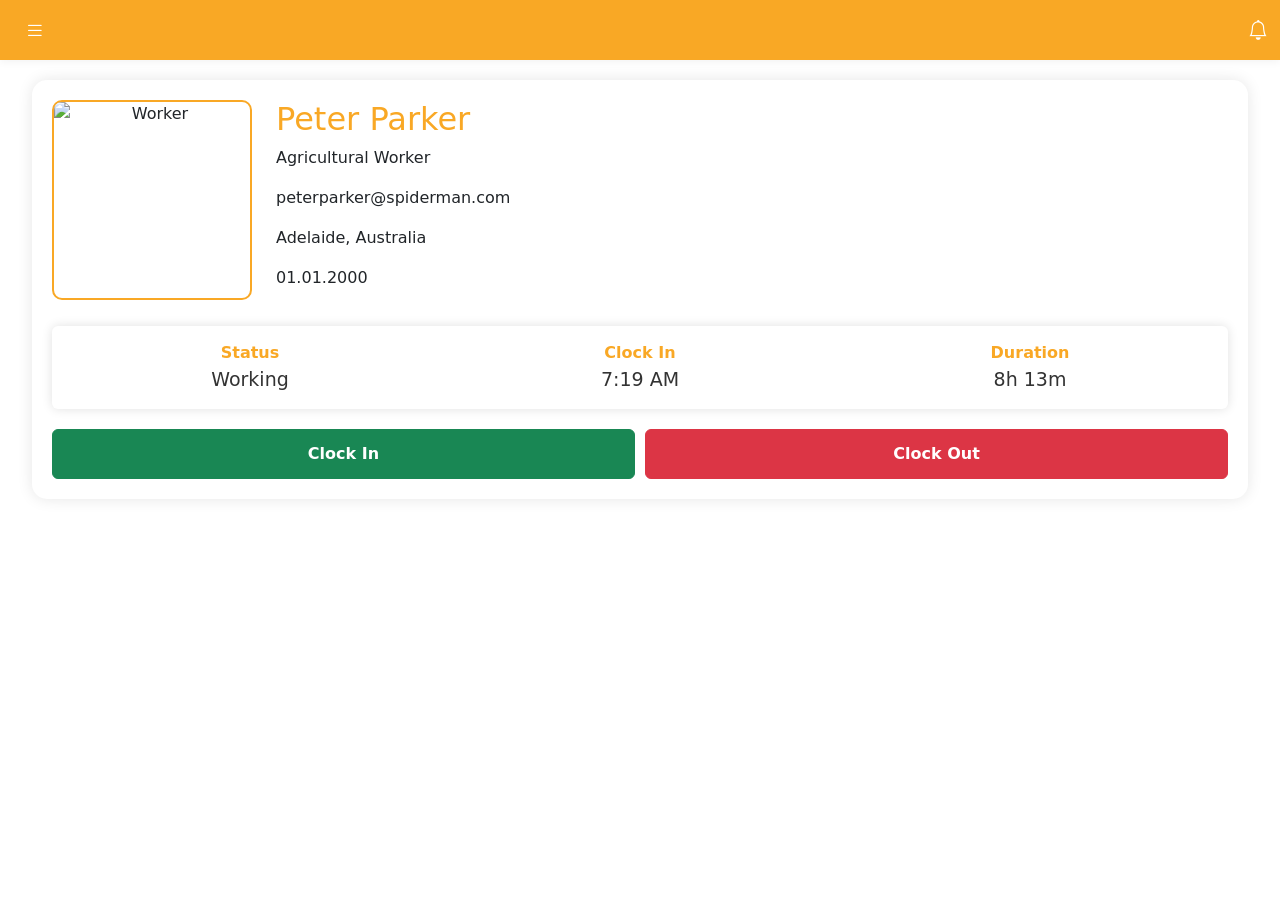
==== staff-dashboard/index.html @ 20ef146a "staff dashboard ui implementations & added gitignore" ====
<!DOCTYPE html>
<html lang="en">
<head>
  <meta charset="UTF-8" />
  <meta name="viewport" content="width=device-width, initial-scale=1.0" />
  <title>Farmer Time Management</title>
  <link rel="stylesheet" href="assets/css/style.css">
  <link href="https://cdn.jsdelivr.net/npm/bootstrap@5.3.0/dist/css/bootstrap.min.css" rel="stylesheet">
  <link href="https://cdn.jsdelivr.net/npm/bootstrap-icons@1.10.5/font/bootstrap-icons.css" rel="stylesheet"> 


</head>
<body>


  <nav class="navbar navbar-expand-lg navbar-light navbar-custom fixed-top">
    <div class="container-fluid">
      <button class="btn me-2 navbar-icon" type="button">
           <i class="bi bi-list fs-5"></i>
      </button>
      <div class="ms-auto d-flex align-items-center gap-3">
        <i class="bi bi-bell fs-5"></i>
        
      </div>
    </div>
  </nav>


  <div class="container-box text-center">

    <div class="personel-information-wrapper-mobile">
    <img src="./assets/image/farmer-profile-picture.jpg" alt="Worker" class="profile-img">
    <h2 class="staff-title">Peter Parker</h2>
    <p class="staff-text">Agricultural Worker</p>
    </div>

  <!--  <div class="personel-information-wrapper-desktop"> 
      <div class="row">
        <div class="col-personel-image">
           <img class="staff-profile-picture" src="/assets/image/farmer-profile-picture.jpg" alt="Worker" class="profile-img">
        </div>
        <div class="col-personel-detail">
          <h2 class="staff-title">Peter Parker</h2>
          <p class="staff-text">Agricultural Worker</p>
          <p class="staff-text">peterparker@spiderman.com</p>
          <p class="staff-text">Adelaide, Australia</p>
          <p class="staff-text">01.01.2000</p>
        </div>
      </div>
    </div>
-->

<div class="personel-information-wrapper-desktop">
  <div class="row align-items-start">
    <!-- Sol: Fotoğraf -->
    <div class="col-auto">
      <img class="staff-profile-picture" src="/assets/image/farmer-profile-picture.jpg" alt="Worker">
    </div>

    <!-- Sağ: Personel Detay -->
    <div class="col col-personel-detail">
      <h2 class="staff-title">Peter Parker</h2>
      <p class="staff-text">Agricultural Worker</p>
      <p class="staff-text">peterparker@spiderman.com</p>
      <p class="staff-text">Adelaide, Australia</p>
      <p class="staff-text">01.01.2000</p>
    </div>
  </div>
</div>



    <div class="status-box">
      <div class="row">
        <div class="col">
          <div class="status-box-title">Status</div>
          <div class="status-box-text">Working</div>
        </div>
        <div class="col">
          <div class="status-box-title">Clock In</div>
          <div class="status-box-text">7:19 AM</div>
        </div>
        <div class="col">
          <div class="status-box-title">Duration</div>
          <div class="status-box-text">8h 13m</div>
        </div>
      </div>
    </div>

    <div class="clock-buttons">
      <button class="btn btn-success">Clock In</button>
      <button class="btn btn-danger">Clock Out</button>
    </div>
  </div>


  <script src="https://cdn.jsdelivr.net/npm/bootstrap@5.3.0/dist/js/bootstrap.bundle.min.js"></script>
</body>
</html>
---- staff-dashboard/assets/css/style.css ----
body {
      background-color: #f9f9f9;
    }

    .navbar-custom {
      background-color: #f9a825;
      box-shadow: 0 2px 8px rgba(0, 0, 0, 0.05);
      padding: 0.5rem 1rem;
    }

    .navbar-icon {
      outline: none;
      border: none;
    }

    .bi-list::before {
      color: #ffffff;
}

    .bi-bell::before {
     color: #ffffff;
}

    .container-box {
      max-width: 95%;
      margin: 80px auto 50px auto;
      padding: 20px;
      background-color: white;
      border-radius: 15px;
      box-shadow: 0 0 15px rgba(0, 0, 0, 0.1);
    }

    .profile-img {
      width: 120px;
      height: 120px;
      object-fit: cover;
      border-radius: 50%;
      border: 2px solid #f9a825;
      margin: 0 auto;
      display: block;
    }

    .staff-title {
      color: #f9a825;
    }


    .col-personel-detail {
        text-align: left;
    }


    .status-box {
      background-color: #fff;
      padding: 15px;
      border-radius: 10px;
      color: #333;
      margin: 20px 0;
      box-shadow: 0 0 10.7825px rgba(0, 0, 0, .12);
      border-radius: 6px;
    }

    .status-box .col {
      text-align: center;
      font-weight: bold;
    }

    .status-box-title {
      color: #f9a825;
    }

    .status-box-text {
      font-size: 19px;
      font-weight: 500;
    }

    .clock-buttons {
      display: flex;
      justify-content: space-between;
      gap: 10px;
    }

    .clock-buttons button {
      width: 100%;
      padding: 12px 0;
      font-size: 1rem;
      font-weight: 700;
    }

 @media only screen and (max-width: 991px) {
.personel-information-wrapper-desktop {
    display: none;
}

}

 @media only screen and (min-width: 992px) {
    .personel-information-wrapper-mobile {
        display: none;
    }

.staff-profile-picture {
    width: 200px;
    height: 200px;
    object-fit: cover;
    border-radius: 10px;
    border: 2px solid #f9a825;
    display: block;
}
}
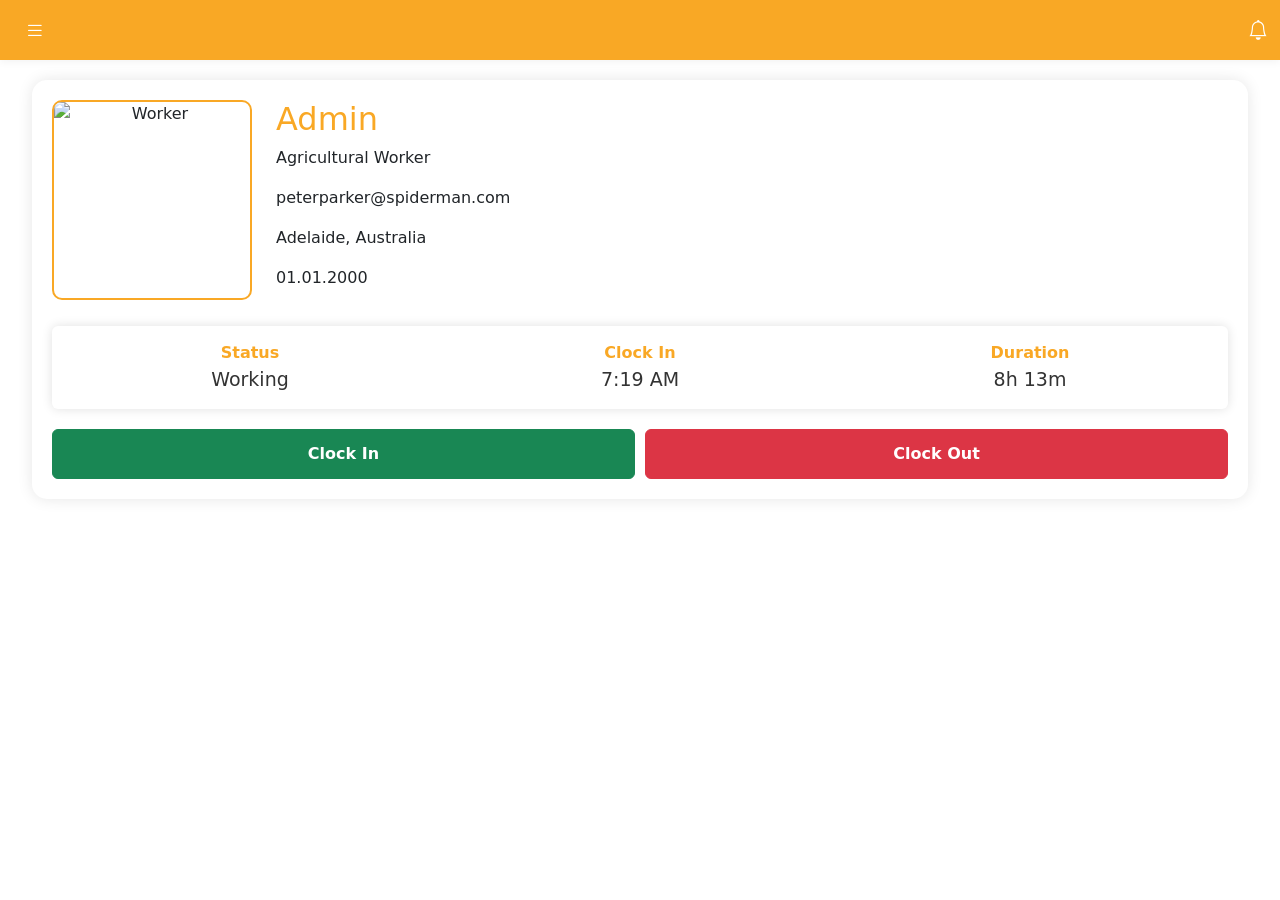
==== commit 59540d23: "Update index.html" ====
--- a/staff-dashboard/index.html
+++ b/staff-dashboard/index.html
@@ -59,7 +59,7 @@
 
     <!-- Sağ: Personel Detay -->
     <div class="col col-personel-detail">
-      <h2 class="staff-title">Peter Parker</h2>
+      <h2 class="staff-title">Admin</h2>
       <p class="staff-text">Agricultural Worker</p>
       <p class="staff-text">peterparker@spiderman.com</p>
       <p class="staff-text">Adelaide, Australia</p>
@@ -97,3 +97,4 @@
   <script src="https://cdn.jsdelivr.net/npm/bootstrap@5.3.0/dist/js/bootstrap.bundle.min.js"></script>
 </body>
 </html>
+
